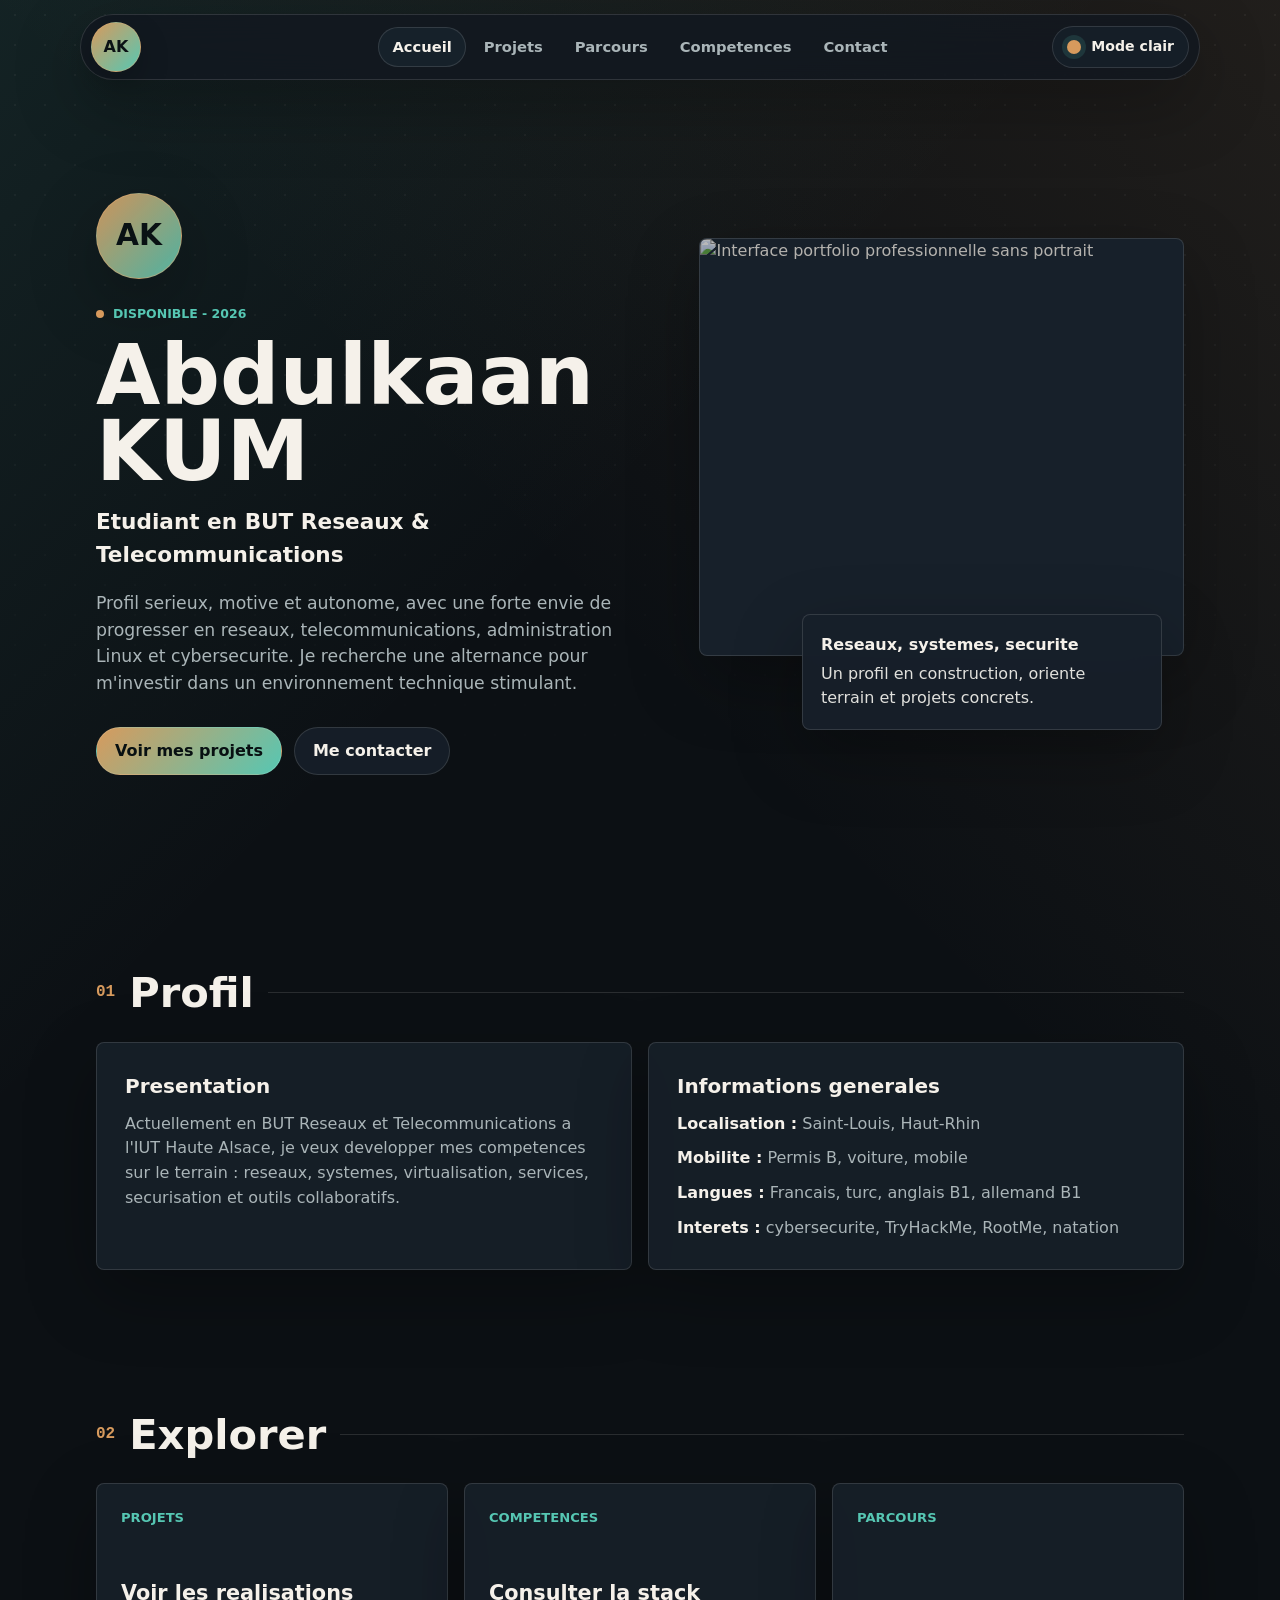
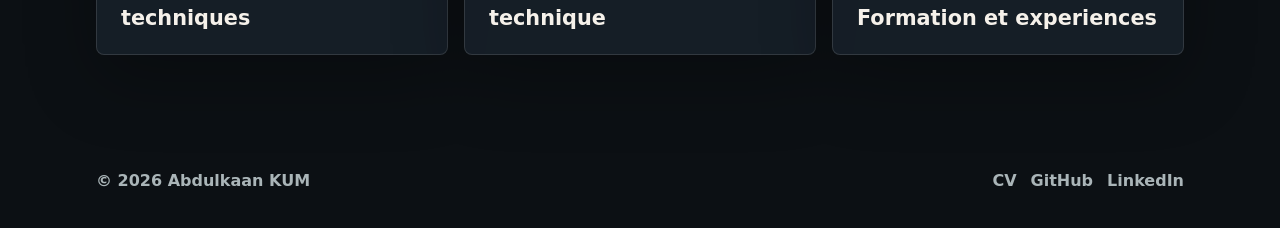
==== index.html @ d90e1b15 "Add files via upload" ====
<!doctype html>
<html lang="fr">
  <head>
    <meta charset="UTF-8" />
    <meta name="viewport" content="width=device-width, initial-scale=1.0" />
    <meta
      name="description"
      content="Portfolio d'Abdulkaan KUM, etudiant en BUT Reseaux et Telecommunications."
    />
    <title>Abdulkaan KUM | Accueil</title>
    <link rel="stylesheet" href="styles.css?v=25" />
  </head>
  <body data-page="accueil">
    <header class="site-header" data-header>
      <div class="nav-shell">
        <a class="logo" href="index.html" aria-label="Accueil">AK</a>
        <nav class="main-nav" aria-label="Navigation principale">
          <a href="index.html" data-page-link="accueil">Accueil</a>
          <a href="projets.html" data-page-link="projets">Projets</a>
          <a href="parcours.html" data-page-link="parcours">Parcours</a>
          <a href="competences.html" data-page-link="competences">Competences</a>
          <a href="contact.html" data-page-link="contact">Contact</a>
        </nav>
        <button class="theme-toggle" type="button" data-theme-toggle aria-label="Changer de theme">
          <span class="theme-dot" aria-hidden="true"></span>
          <span data-theme-label>Mode clair</span>
        </button>
      </div>
    </header>

    <main>
      <section class="hero page-section">
        <div class="hero-inner">
          <div class="hero-copy">
            <div class="hero-mark" aria-hidden="true">AK</div>
            <p class="eyebrow">Disponible - 2026</p>
            <h1><span>Abdulkaan</span><span>KUM</span></h1>
            <p class="hero-subtitle">Etudiant en BUT Reseaux & Telecommunications</p>
            <p class="hero-text">
              Profil serieux, motive et autonome, avec une forte envie de progresser en reseaux,
              telecommunications, administration Linux et cybersecurite. Je recherche une alternance
              pour m'investir dans un environnement technique stimulant.
            </p>
            <div class="actions">
              <a class="btn btn-primary" href="projets.html">Voir mes projets</a>
              <a class="btn btn-secondary" href="contact.html">Me contacter</a>
            </div>
          </div>

          <aside class="hero-media" aria-label="Univers technique d'Abdulkaan KUM">
            <div class="media-frame">
              <img src="assets/hero-portfolio.png" alt="Interface portfolio professionnelle sans portrait" />
            </div>
            <div class="hero-note">
              <strong>Reseaux, systemes, securite</strong>
              <span>Un profil en construction, oriente terrain et projets concrets.</span>
            </div>
          </aside>
        </div>
      </section>

      <section class="page-section">
        <div class="section-header">
          <span>01</span>
          <h2>Profil</h2>
          <div></div>
        </div>

        <div class="info-grid">
          <article class="panel">
            <h3>Presentation</h3>
            <p>
              Actuellement en BUT Reseaux et Telecommunications a l'IUT Haute Alsace, je veux
              developper mes competences sur le terrain : reseaux, systemes, virtualisation,
              services, securisation et outils collaboratifs.
            </p>
          </article>
          <article class="panel">
            <h3>Informations generales</h3>
            <ul class="clean-list">
              <li><strong>Localisation :</strong> Saint-Louis, Haut-Rhin</li>
              <li><strong>Mobilite :</strong> Permis B, voiture, mobile</li>
              <li><strong>Langues :</strong> Francais, turc, anglais B1, allemand B1</li>
              <li><strong>Interets :</strong> cybersecurite, TryHackMe, RootMe, natation</li>
            </ul>
          </article>
        </div>
      </section>

      <section class="page-section">
        <div class="section-header">
          <span>02</span>
          <h2>Explorer</h2>
          <div></div>
        </div>

        <div class="route-grid">
          <a class="route-card" href="projets.html">
            <span>Projets</span>
            <strong>Voir les realisations techniques</strong>
          </a>
          <a class="route-card" href="competences.html">
            <span>Competences</span>
            <strong>Consulter la stack technique</strong>
          </a>
          <a class="route-card" href="parcours.html">
            <span>Parcours</span>
            <strong>Formation et experiences</strong>
          </a>
        </div>
      </section>
    </main>

    <footer class="site-footer">
      <span>&copy; 2026 Abdulkaan KUM</span>
      <div class="social-links">
        <a href="assets/Abdulkaan-KUM-CV.pdf">CV</a>
        <a href="https://github.com/Ercys38" target="_blank" rel="noopener">GitHub</a>
        <a href="https://www.linkedin.com/in/abdulkaan-kum-1b0641349/" target="_blank" rel="noopener">LinkedIn</a>
      </div>
    </footer>

    <script src="script.js?v=21"></script>
  </body>
</html>
---- styles.css ----
:root {
  color-scheme: dark;
  --bg: #0c1014;
  --bg-soft: #121820;
  --surface: #17202a;
  --surface-strong: #1f2a35;
  --text: #f5f1ea;
  --muted: #aab5b8;
  --line: rgba(245, 241, 234, 0.13);
  --accent: #d79a5d;
  --accent-2: #56c7b3;
  --accent-3: #92a6ff;
  --accent-soft: rgba(86, 199, 179, 0.14);
  --dot: rgba(245, 241, 234, 0.12);
  --shadow: 0 24px 70px rgba(0, 0, 0, 0.28);
  --max: 1120px;
  --radius: 8px;
}

body.light-mode {
  color-scheme: light;
  --bg: #f7faf8;
  --bg-soft: #eef5f2;
  --surface: #ffffff;
  --surface-strong: #e7f0ed;
  --text: #152027;
  --muted: #5a6870;
  --line: rgba(21, 32, 39, 0.13);
  --accent: #b86f3f;
  --accent-2: #267f76;
  --accent-3: #5367c6;
  --accent-soft: rgba(38, 127, 118, 0.12);
  --dot: rgba(21, 32, 39, 0.12);
  --shadow: 0 18px 54px rgba(21, 32, 39, 0.11);
}

* {
  box-sizing: border-box;
}

html {
  scroll-behavior: smooth;
  overflow-x: hidden;
}

body {
  min-width: 320px;
  margin: 0;
  overflow-x: hidden;
  background:
    linear-gradient(135deg, rgba(86, 199, 179, 0.1), transparent 36%),
    linear-gradient(225deg, rgba(215, 154, 93, 0.1), transparent 42%),
    var(--bg);
  color: var(--text);
  font-family:
    Inter, ui-sans-serif, system-ui, -apple-system, BlinkMacSystemFont, "Segoe UI", Arial,
    sans-serif;
  line-height: 1.55;
}

body::before {
  position: fixed;
  inset: 0;
  z-index: -1;
  pointer-events: none;
  content: "";
  background-image: radial-gradient(circle, var(--dot) 1px, transparent 1.4px);
  background-size: 30px 30px;
  opacity: 0.42;
  mask-image: linear-gradient(to bottom, #000 0%, rgba(0, 0, 0, 0.72) 48%, transparent 92%);
}

body.light-mode::before {
  opacity: 0.34;
}

body.modal-open {
  overflow: hidden;
}

img {
  display: block;
  max-width: 100%;
}

a {
  color: inherit;
  text-decoration: none;
}

button {
  font: inherit;
}

h1,
h2,
h3,
p {
  margin-top: 0;
}

strong {
  color: var(--text);
}

.site-header {
  position: fixed;
  top: 0;
  right: 0;
  left: 0;
  z-index: 50;
  padding: 14px 16px;
  transition: padding 220ms ease;
}

.nav-shell {
  display: grid;
  grid-template-columns: minmax(54px, 1fr) auto minmax(54px, 1fr);
  gap: 16px;
  align-items: center;
  width: min(100%, var(--max));
  min-height: 64px;
  margin: 0 auto;
  padding: 7px 10px;
  border: 1px solid var(--line);
  border-radius: 999px;
  background: color-mix(in srgb, var(--bg-soft) 86%, transparent);
  box-shadow: var(--shadow);
  backdrop-filter: blur(18px);
  transition:
    width 220ms ease,
    min-height 220ms ease,
    background 220ms ease,
    border-color 220ms ease;
  min-width: 0;
}

.site-header.is-compact {
  padding-top: 8px;
  padding-bottom: 8px;
}

.site-header.is-compact .nav-shell {
  width: min(100%, 900px);
  min-height: 52px;
  background: color-mix(in srgb, var(--bg-soft) 94%, transparent);
}

.logo {
  display: grid;
  width: 50px;
  height: 50px;
  place-items: center;
  justify-self: start;
  border: 1px solid color-mix(in srgb, var(--accent) 36%, var(--line));
  border-radius: 50%;
  background: linear-gradient(135deg, var(--accent), var(--accent-2));
  color: #0b1215;
  font-size: 1rem;
  font-weight: 900;
  line-height: 1;
  box-shadow: 0 12px 30px rgba(0, 0, 0, 0.22);
  transition:
    width 220ms ease,
    height 220ms ease,
    transform 180ms ease;
}

.logo:hover,
.logo:focus-visible {
  transform: translateY(-1px);
}

.site-header.is-compact .logo {
  width: 40px;
  height: 40px;
}

.main-nav {
  display: flex;
  gap: 4px;
  align-items: center;
  justify-self: center;
  max-width: 100%;
  min-width: 0;
  overflow-x: auto;
  scrollbar-width: none;
}

.main-nav::-webkit-scrollbar {
  display: none;
}

.main-nav a {
  display: inline-flex;
  align-items: center;
  min-height: 40px;
  padding: 0 13px;
  border: 1px solid transparent;
  border-radius: 999px;
  color: var(--muted);
  font-size: 0.92rem;
  font-weight: 850;
  white-space: nowrap;
  transition:
    color 180ms ease,
    background 180ms ease,
    border-color 180ms ease;
}

.main-nav a:hover,
.main-nav a:focus-visible,
.main-nav a.active {
  border-color: var(--line);
  background: color-mix(in srgb, var(--surface) 88%, var(--accent-soft));
  color: var(--text);
}

.theme-toggle {
  display: inline-flex;
  align-items: center;
  justify-self: end;
  gap: 10px;
  min-width: 126px;
  min-height: 42px;
  padding: 0 14px;
  border: 1px solid var(--line);
  border-radius: 999px;
  background: color-mix(in srgb, var(--surface) 90%, transparent);
  color: var(--text);
  cursor: pointer;
  font-size: 0.88rem;
  font-weight: 850;
  white-space: nowrap;
  transition:
    opacity 180ms ease,
    width 220ms ease,
    min-width 220ms ease,
    padding 220ms ease,
    border-color 220ms ease;
}

.theme-dot {
  width: 14px;
  height: 14px;
  flex: 0 0 auto;
  border-radius: 50%;
  background: var(--accent);
  box-shadow: 0 0 0 5px var(--accent-soft);
}

.site-header.is-compact .theme-toggle {
  width: 0;
  min-width: 0;
  padding-right: 0;
  padding-left: 0;
  overflow: hidden;
  border-color: transparent;
  opacity: 0;
  pointer-events: none;
}

main {
  width: min(100%, var(--max));
  min-width: 0;
  margin: 0 auto;
  padding: 104px 16px 0;
}

.page-section {
  padding: 72px 0;
}

.hero {
  display: grid;
  min-height: calc(100svh - 104px);
  align-items: center;
  padding-top: 36px;
}

.hero-inner {
  display: grid;
  grid-template-columns: minmax(0, 0.95fr) minmax(320px, 0.82fr);
  gap: 42px;
  align-items: center;
}

.hero-copy {
  min-width: 0;
  max-width: 100%;
}

.hero-mark {
  display: grid;
  width: 86px;
  height: 86px;
  place-items: center;
  margin-bottom: 22px;
  border: 1px solid color-mix(in srgb, var(--accent) 42%, var(--line));
  border-radius: 50%;
  background:
    linear-gradient(135deg, rgba(215, 154, 93, 0.95), rgba(86, 199, 179, 0.88)),
    var(--surface);
  color: #091114;
  font-size: 1.85rem;
  font-weight: 900;
  box-shadow: var(--shadow);
}

.eyebrow,
.project-kicker {
  display: inline-flex;
  align-items: center;
  gap: 9px;
  margin-bottom: 14px;
  color: var(--accent-2);
  font-size: 0.78rem;
  font-weight: 900;
  text-transform: uppercase;
}

.eyebrow::before,
.project-kicker::before {
  width: 8px;
  height: 8px;
  flex: 0 0 auto;
  border-radius: 50%;
  background: var(--accent);
  content: "";
}

h1 {
  margin-bottom: 14px;
  font-size: 5.2rem;
  line-height: 0.92;
  font-weight: 900;
  letter-spacing: 0;
  overflow-wrap: anywhere;
}

.hero h1 span {
  display: block;
}

.hero-subtitle {
  margin-bottom: 18px;
  color: var(--text);
  font-size: 1.35rem;
  font-weight: 850;
}

.hero-text,
.page-hero p,
.panel p,
.timeline-item p,
.project-content p,
.modal-panel p,
.modal-panel li {
  color: var(--muted);
}

.hero-text {
  max-width: 690px;
  margin-bottom: 0;
  font-size: 1.08rem;
}

.actions {
  display: flex;
  flex-wrap: wrap;
  gap: 12px;
  margin-top: 30px;
}

.btn {
  display: inline-flex;
  align-items: center;
  justify-content: center;
  min-height: 48px;
  padding: 0 18px;
  border: 1px solid var(--line);
  border-radius: 999px;
  font-weight: 900;
  text-align: center;
  transition:
    transform 180ms ease,
    border-color 180ms ease,
    background 180ms ease;
}

.btn:hover,
.btn:focus-visible {
  transform: translateY(-2px);
  border-color: color-mix(in srgb, var(--accent) 55%, var(--line));
}

.btn-primary {
  background: linear-gradient(135deg, var(--accent), var(--accent-2));
  color: #081012;
}

.btn-secondary {
  background: color-mix(in srgb, var(--surface) 90%, transparent);
  color: var(--text);
}

.hero-media {
  position: relative;
  min-width: 0;
}

.media-frame {
  overflow: hidden;
  border: 1px solid var(--line);
  border-radius: var(--radius);
  background: var(--surface);
  box-shadow: var(--shadow);
}

.media-frame img {
  width: 100%;
  aspect-ratio: 1.16;
  object-fit: cover;
  filter: saturate(0.88) contrast(1.02);
}

body:not(.light-mode) .media-frame img {
  filter: saturate(0.78) contrast(1.05) brightness(0.72);
}

.hero-note {
  display: grid;
  gap: 4px;
  width: min(92%, 360px);
  margin: -42px 22px 0 auto;
  padding: 18px;
  border: 1px solid var(--line);
  border-radius: var(--radius);
  background: color-mix(in srgb, var(--surface) 96%, transparent);
  box-shadow: var(--shadow);
  backdrop-filter: blur(18px);
}

.hero-note span {
  color: color-mix(in srgb, var(--text) 72%, var(--muted));
}

.section-header {
  display: grid;
  grid-template-columns: auto auto 1fr;
  gap: 14px;
  align-items: center;
  margin-bottom: 28px;
}

.section-header span {
  color: var(--accent);
  font-family: ui-monospace, SFMono-Regular, Consolas, monospace;
  font-weight: 900;
}

.section-header h2,
.stack-group h2,
.contact-box h2 {
  margin: 0;
  font-size: 2.6rem;
  line-height: 1;
  letter-spacing: 0;
}

.section-header div {
  height: 1px;
  background: var(--line);
}

.info-grid {
  display: grid;
  grid-template-columns: repeat(2, minmax(0, 1fr));
  gap: 16px;
}

.panel,
.timeline-item,
.project-card,
.logo-grid article,
.route-card {
  border: 1px solid var(--line);
  border-radius: var(--radius);
  background: color-mix(in srgb, var(--surface) 88%, transparent);
  box-shadow: var(--shadow);
}

.panel,
.timeline-item {
  padding: 28px;
}

.panel h2,
.panel h3,
.timeline-item h2,
.project-content h2 {
  margin-bottom: 10px;
  font-size: 1.25rem;
}

.clean-list {
  display: grid;
  gap: 10px;
  margin: 0;
  padding: 0;
  color: var(--muted);
  list-style: none;
}

.route-grid {
  display: grid;
  grid-template-columns: repeat(3, minmax(0, 1fr));
  gap: 16px;
}

.route-card {
  display: grid;
  gap: 12px;
  min-height: 172px;
  padding: 24px;
  transition:
    transform 180ms ease,
    border-color 180ms ease,
    background 180ms ease;
}

.route-card:hover,
.route-card:focus-visible {
  transform: translateY(-4px);
  border-color: color-mix(in srgb, var(--accent-2) 48%, var(--line));
  background: color-mix(in srgb, var(--surface) 82%, var(--accent-soft));
}

.route-card span,
.timeline-item > span {
  color: var(--accent-2);
  font-size: 0.82rem;
  font-weight: 900;
  text-transform: uppercase;
}

.route-card strong {
  align-self: end;
  font-size: 1.3rem;
  line-height: 1.18;
}

.page-hero {
  max-width: 820px;
  padding-top: 92px;
  padding-bottom: 44px;
}

.page-hero h1 {
  font-size: 4.3rem;
}

.page-hero p {
  font-size: 1.08rem;
}

.project-grid {
  display: grid;
  grid-template-columns: repeat(3, minmax(0, 1fr));
  gap: 18px;
}

.project-card {
  display: flex;
  min-width: 0;
  overflow: hidden;
  flex-direction: column;
  transition:
    transform 180ms ease,
    border-color 180ms ease;
}

.project-card:hover {
  transform: translateY(-5px);
  border-color: color-mix(in srgb, var(--accent) 46%, var(--line));
}

.project-icon {
  width: 100%;
  height: 124px;
  border-bottom: 1px solid var(--line);
}

.project-icon {
  display: grid;
  position: relative;
  place-items: center;
  background:
    linear-gradient(135deg, rgba(86, 199, 179, 0.2), transparent),
    linear-gradient(225deg, rgba(215, 154, 93, 0.18), transparent),
    var(--surface-strong);
  color: var(--text);
  font-size: 2.25rem;
  font-weight: 900;
}

.project-icon svg,
.modal-icon svg {
  width: 40px;
  height: 40px;
  fill: none;
  stroke: currentColor;
  stroke-linecap: round;
  stroke-linejoin: round;
  stroke-width: 1.75;
}

.project-card.is-coming .project-icon {
  background:
    linear-gradient(135deg, rgba(146, 166, 255, 0.24), transparent),
    linear-gradient(225deg, rgba(215, 154, 93, 0.18), transparent),
    var(--surface-strong);
}

.status-pill {
  position: absolute;
  right: 12px;
  bottom: 12px;
  display: inline-flex;
  align-items: center;
  min-height: 28px;
  padding: 0 9px;
  border: 1px solid var(--line);
  border-radius: 999px;
  background: color-mix(in srgb, var(--surface) 88%, transparent);
  color: var(--accent-3);
  font-size: 0.74rem;
  font-weight: 900;
  text-transform: uppercase;
}

.project-content {
  display: flex;
  min-height: 276px;
  flex: 1;
  flex-direction: column;
  padding: 20px;
}

.project-content h2 {
  font-size: 1.23rem;
  line-height: 1.18;
}

.tags {
  display: flex;
  flex-wrap: wrap;
  gap: 8px;
  margin-top: 16px;
}

.tags span {
  display: inline-flex;
  align-items: center;
  min-height: 29px;
  padding: 0 10px;
  border: 1px solid var(--line);
  border-radius: 999px;
  color: var(--muted);
  font-size: 0.76rem;
  font-weight: 900;
}

.text-link {
  display: inline-flex;
  align-items: center;
  align-self: flex-start;
  min-height: 38px;
  margin-top: auto;
  padding: 0;
  border: 0;
  background: transparent;
  color: var(--accent-2);
  cursor: pointer;
  font-weight: 900;
}

.text-link:hover,
.text-link:focus-visible {
  color: var(--accent);
}

.modal {
  position: fixed;
  inset: 0;
  z-index: 100;
  display: none;
  align-items: center;
  justify-content: center;
  padding: 22px;
  background: rgba(4, 8, 11, 0.72);
  backdrop-filter: blur(12px);
}

.modal.active {
  display: flex;
}

.modal-panel {
  position: relative;
  width: min(100%, 840px);
  max-height: min(82vh, 720px);
  overflow: auto;
  padding: 34px;
  border: 1px solid var(--line);
  border-radius: var(--radius);
  background: var(--surface);
  box-shadow: 0 34px 90px rgba(0, 0, 0, 0.35);
}

.modal-head {
  display: grid;
  grid-template-columns: auto minmax(0, 1fr);
  gap: 16px;
  align-items: center;
  padding-right: 46px;
  margin-bottom: 28px;
}

.modal-icon {
  display: grid;
  width: 58px;
  height: 58px;
  place-items: center;
  border: 1px solid var(--line);
  border-radius: 50%;
  background: linear-gradient(135deg, var(--accent), var(--accent-2));
  color: #0b1215;
}

.modal-icon svg {
  width: 28px;
  height: 28px;
}

.modal-title {
  margin: 0 0 8px;
  font-size: 1.9rem;
  line-height: 1.08;
}

.modal-meta {
  color: var(--muted);
  font-size: 0.86rem;
  font-weight: 850;
  text-transform: none;
}

.modal-section {
  padding-top: 20px;
  border-top: 1px solid var(--line);
}

.modal-section + .modal-section {
  margin-top: 20px;
}

.modal-section h3 {
  margin-bottom: 10px;
  color: var(--text);
  font-size: 1rem;
  text-transform: uppercase;
}

.modal-panel ul {
  display: grid;
  gap: 10px;
  margin: 14px 0 0;
  padding-left: 20px;
}

.modal-tags {
  display: flex;
  flex-wrap: wrap;
  gap: 8px;
}

.modal-tags span,
.timeline-tags span {
  display: inline-flex;
  align-items: center;
  min-height: 30px;
  padding: 0 10px;
  border: 1px solid var(--line);
  border-radius: 999px;
  color: var(--muted);
  font-size: 0.76rem;
  font-weight: 900;
}

.modal-bullets {
  color: var(--muted);
}

.modal-realisation-block {
  display: grid;
  gap: 6px;
  margin-top: 12px;
  padding: 14px;
  border: 1px solid var(--line);
  border-radius: var(--radius);
  background: color-mix(in srgb, var(--surface-strong) 70%, transparent);
}

.modal-realisation-title {
  color: var(--text);
  font-weight: 900;
}

.modal-links {
  display: flex;
  flex-wrap: wrap;
  gap: 10px;
  margin-top: 24px;
}

.modal-link {
  display: inline-flex;
  align-items: center;
  min-height: 38px;
  padding: 0 13px;
  border: 1px solid var(--line);
  border-radius: 999px;
  color: var(--text);
  font-weight: 900;
}

.modal-link:hover,
.modal-link:focus-visible {
  border-color: color-mix(in srgb, var(--accent-2) 48%, var(--line));
  color: var(--accent-2);
}

.modal-close {
  position: absolute;
  top: 16px;
  right: 16px;
  display: grid;
  width: 38px;
  height: 38px;
  place-items: center;
  border: 1px solid var(--line);
  border-radius: 50%;
  background: color-mix(in srgb, var(--surface-strong) 90%, transparent);
  color: var(--text);
  cursor: pointer;
  font-size: 1.15rem;
  font-weight: 900;
}

.timeline {
  display: grid;
  gap: 14px;
}

.timeline-item {
  position: relative;
}

.timeline-item > span {
  display: inline-flex;
  margin-bottom: 14px;
}

.timeline-detailed {
  gap: 18px;
}

.detail-list {
  display: grid;
  gap: 8px;
  margin: 18px 0 0;
  padding-left: 20px;
  color: var(--muted);
}

.timeline-tags {
  display: flex;
  flex-wrap: wrap;
  gap: 8px;
  margin-top: 18px;
}

.experience-grid {
  display: grid;
  grid-template-columns: minmax(0, 0.72fr);
  gap: 16px;
}

.stack-group {
  margin-bottom: 34px;
}

.stack-group h2 {
  margin-bottom: 16px;
  font-size: 1.15rem;
  text-transform: uppercase;
}

.logo-grid {
  display: grid;
  grid-template-columns: repeat(6, minmax(0, 1fr));
  gap: 12px;
}

.logo-grid article {
  display: grid;
  min-height: 132px;
  place-items: center;
  gap: 12px;
  padding: 20px 12px;
  text-align: center;
  transition:
    transform 180ms ease,
    border-color 180ms ease,
    background 180ms ease;
}

.logo-grid article:hover {
  transform: translateY(-3px);
  border-color: color-mix(in srgb, var(--accent-2) 44%, var(--line));
  background: color-mix(in srgb, var(--surface) 80%, var(--accent-soft));
}

.logo-grid img {
  width: 42px;
  height: 42px;
  object-fit: contain;
}

.tech-monogram {
  display: grid;
  width: 48px;
  height: 48px;
  place-items: center;
  border: 1px solid var(--line);
  border-radius: 50%;
  background: color-mix(in srgb, var(--surface-strong) 82%, var(--accent-soft));
  color: var(--text);
  font-size: 0.74rem;
  font-weight: 900;
}

.logo-grid span {
  color: var(--muted);
  font-weight: 900;
}

.link-list {
  display: grid;
  gap: 10px;
}

.link-list a,
.social-links a {
  color: var(--muted);
  font-weight: 900;
  transition: color 180ms ease;
}

.link-list a:hover,
.link-list a:focus-visible,
.social-links a:hover,
.social-links a:focus-visible {
  color: var(--accent-2);
}

.site-footer {
  display: flex;
  width: min(100%, var(--max));
  margin: 0 auto;
  padding: 42px 16px 34px;
  justify-content: space-between;
  gap: 18px;
  color: var(--muted);
  font-weight: 850;
}

.social-links {
  display: flex;
  flex-wrap: wrap;
  gap: 14px;
}

.reveal {
  opacity: 0;
  transform: translateY(18px);
  transition:
    opacity 520ms ease,
    transform 520ms ease;
}

.reveal.is-visible {
  opacity: 1;
  transform: translateY(0);
}

body.light-mode .nav-shell,
body.light-mode .panel,
body.light-mode .timeline-item,
body.light-mode .project-card,
body.light-mode .logo-grid article,
body.light-mode .route-card,
body.light-mode .hero-note,
body.light-mode .theme-toggle {
  background: rgba(255, 255, 255, 0.84);
}

body.light-mode .modal-panel {
  background: #ffffff;
}

body.light-mode .modal-realisation-block {
  background: #f4f8f6;
}

@media (max-width: 1040px) {
  .nav-shell {
    grid-template-columns: auto minmax(0, 1fr) auto;
  }

  .main-nav {
    justify-self: start;
  }

  .hero-inner {
    grid-template-columns: 1fr;
  }

  .hero-media {
    max-width: 720px;
  }

  .project-grid {
    grid-template-columns: repeat(2, minmax(0, 1fr));
  }

  .logo-grid {
    grid-template-columns: repeat(4, minmax(0, 1fr));
  }

  .experience-grid {
    grid-template-columns: 1fr;
  }
}

@media (max-width: 760px) {
  .site-header {
    padding-right: 10px;
    padding-left: 10px;
  }

  .nav-shell {
    gap: 8px;
    min-height: 58px;
    padding: 6px;
  }

  .logo {
    width: 42px;
    height: 42px;
  }

  .main-nav a {
    min-height: 38px;
    padding: 0 10px;
    font-size: 0.84rem;
  }

  .theme-toggle {
    min-width: 42px;
    width: 42px;
    padding: 0;
    justify-content: center;
  }

  .theme-toggle [data-theme-label] {
    display: none;
  }

  main {
    padding-top: 86px;
  }

  .page-section {
    padding: 52px 0;
  }

  .hero {
    min-height: auto;
    padding-top: 28px;
  }

  .hero-mark {
    width: 70px;
    height: 70px;
    font-size: 1.45rem;
  }

  h1 {
    font-size: 3.25rem;
    line-height: 1;
  }

  .page-hero h1 {
    font-size: 3rem;
  }

  .hero-subtitle {
    font-size: 1.14rem;
  }

  .hero-text {
    max-width: 36ch;
  }

  .hero-note {
    width: auto;
    margin: -28px 12px 0;
  }

  .section-header {
    grid-template-columns: auto 1fr;
  }

  .section-header div {
    grid-column: 1 / -1;
  }

  .info-grid,
  .route-grid,
  .project-grid {
    grid-template-columns: 1fr;
  }

  .logo-grid {
    grid-template-columns: repeat(2, minmax(0, 1fr));
  }

  .project-content {
    min-height: 250px;
  }

  .site-footer,
  .actions {
    flex-direction: column;
  }

  .btn {
    width: 100%;
  }
}

@media (max-width: 420px) {
  .nav-shell {
    grid-template-columns: auto minmax(0, 1fr);
  }

  .theme-toggle {
    display: none;
  }

  h1,
  .page-hero h1 {
    font-size: 2.75rem;
  }

  .hero-text,
  .page-hero p {
    font-size: 1rem;
  }

  .hero-text {
    max-width: 33ch;
  }

  .modal-panel {
    padding: 28px 22px;
  }

  .modal-head {
    grid-template-columns: 1fr;
    padding-right: 42px;
  }

  .modal-title {
    font-size: 1.45rem;
  }
}

@media (prefers-reduced-motion: reduce) {
  *,
  *::before,
  *::after {
    scroll-behavior: auto !important;
    transition-duration: 0.01ms !important;
    animation-duration: 0.01ms !important;
    animation-iteration-count: 1 !important;
  }
}

/* ===== Competences : vue par referentiel BUT R&T ===== */
.skill-legend {
  display: grid;
  grid-template-columns: repeat(3, minmax(0, 1fr));
  gap: 12px;
  margin-bottom: 12px;
}

.legend-item {
  display: grid;
  gap: 8px;
  align-content: start;
  padding: 16px 18px;
  border: 1px solid var(--line);
  border-radius: var(--radius);
  background: color-mix(in srgb, var(--surface) 88%, transparent);
  box-shadow: var(--shadow);
}

.legend-item .skill-status {
  justify-self: start;
}

.legend-item p {
  margin: 0;
  color: var(--muted);
  font-size: 0.86rem;
}

.competence-block {
  margin-top: 18px;
}

.competence-block + .competence-block {
  margin-top: 44px;
}

.competence-frame {
  display: grid;
  grid-template-columns: repeat(2, minmax(0, 1fr));
  gap: 22px;
  margin: 20px 0 18px;
  padding: 22px 24px;
  border: 1px solid var(--line);
  border-radius: var(--radius);
  background: color-mix(in srgb, var(--surface) 70%, transparent);
}

.competence-label {
  display: block;
  margin-bottom: 8px;
  color: var(--accent);
  font-size: 0.74rem;
  font-weight: 900;
  text-transform: uppercase;
  letter-spacing: 0.05em;
}

.competence-frame p {
  margin: 0;
  color: var(--muted);
}

.competence-ac-list {
  display: grid;
  gap: 8px;
  margin: 0;
  padding-left: 18px;
  color: var(--muted);
}

.skill-grid {
  display: grid;
  grid-template-columns: repeat(2, minmax(0, 1fr));
  gap: 12px;
}

.skill-card {
  display: grid;
  grid-template-columns: auto minmax(0, 1fr) auto;
  gap: 14px;
  align-items: center;
  padding: 14px 16px;
  border: 1px solid var(--line);
  border-radius: var(--radius);
  background: color-mix(in srgb, var(--surface) 88%, transparent);
  box-shadow: var(--shadow);
  transition:
    transform 180ms ease,
    border-color 180ms ease,
    background 180ms ease;
}

.skill-card:hover {
  transform: translateY(-3px);
  border-color: color-mix(in srgb, var(--accent-2) 44%, var(--line));
  background: color-mix(in srgb, var(--surface) 80%, var(--accent-soft));
}

.skill-card img {
  width: 34px;
  height: 34px;
  object-fit: contain;
}

.skill-card .tech-monogram {
  width: 42px;
  height: 42px;
  font-size: 0.64rem;
}

.skill-meta {
  display: grid;
  gap: 2px;
  min-width: 0;
}

.skill-meta strong {
  font-size: 0.98rem;
  line-height: 1.2;
}

.skill-meta span {
  color: var(--muted);
  font-size: 0.8rem;
  font-weight: 700;
}

.skill-status {
  display: inline-flex;
  align-items: center;
  gap: 7px;
  min-height: 30px;
  padding: 0 11px;
  border: 1px solid var(--line);
  border-radius: 999px;
  font-size: 0.72rem;
  font-weight: 900;
  text-transform: uppercase;
  letter-spacing: 0.02em;
  white-space: nowrap;
}

.skill-status::before {
  width: 8px;
  height: 8px;
  flex: 0 0 auto;
  border-radius: 50%;
  content: "";
}

.skill-status.is-acquired {
  color: var(--accent-2);
  border-color: color-mix(in srgb, var(--accent-2) 42%, var(--line));
  background: color-mix(in srgb, var(--accent-2) 13%, transparent);
}
.skill-status.is-acquired::before {
  background: var(--accent-2);
}

.skill-status.is-progress {
  color: var(--accent);
  border-color: color-mix(in srgb, var(--accent) 46%, var(--line));
  background: color-mix(in srgb, var(--accent) 13%, transparent);
}
.skill-status.is-progress::before {
  background: var(--accent);
}

.skill-status.is-deepen {
  color: var(--accent-3);
  border-color: color-mix(in srgb, var(--accent-3) 46%, var(--line));
  background: color-mix(in srgb, var(--accent-3) 13%, transparent);
}
.skill-status.is-deepen::before {
  background: var(--accent-3);
}

body.light-mode .legend-item,
body.light-mode .skill-card {
  background: rgba(255, 255, 255, 0.84);
}

@media (max-width: 880px) {
  .skill-legend {
    grid-template-columns: 1fr;
  }

  .competence-frame {
    grid-template-columns: 1fr;
    gap: 18px;
  }
}

@media (max-width: 620px) {
  .skill-grid {
    grid-template-columns: 1fr;
  }

  .skill-card {
    grid-template-columns: auto minmax(0, 1fr);
    grid-template-areas:
      "logo meta"
      "status status";
    row-gap: 10px;
  }

  .skill-card img,
  .skill-card .tech-monogram {
    grid-area: logo;
  }

  .skill-meta {
    grid-area: meta;
  }

  .skill-status {
    grid-area: status;
    justify-self: start;
  }
}

/* Niveau de competence (referentiel) */
.competence-niveau {
  margin: 0 0 8px;
  color: var(--accent-2);
  font-size: 0.82rem;
  font-weight: 850;
}

/* Modale "Coming soon" floutee (HomeLab) */
.modal-soon {
  overflow: hidden;
}

.modal-soon .modal-close {
  z-index: 3;
}

.modal-soon-content {
  filter: blur(7px);
  opacity: 0.5;
  pointer-events: none;
  user-select: none;
}

.modal-soon-overlay {
  position: absolute;
  inset: 0;
  z-index: 2;
  display: grid;
  align-content: center;
  justify-items: center;
  gap: 10px;
  padding: 24px;
  text-align: center;
  background: color-mix(in srgb, var(--surface) 26%, transparent);
  backdrop-filter: blur(2px);
}

.modal-soon-overlay .soon-title {
  font-size: clamp(2.4rem, 8vw, 3.6rem);
  font-weight: 900;
  line-height: 1;
  letter-spacing: 0.01em;
  background: linear-gradient(135deg, var(--accent), var(--accent-2));
  -webkit-background-clip: text;
  background-clip: text;
  color: transparent;
}

.modal-soon-overlay .soon-sub {
  display: inline-flex;
  align-items: center;
  gap: 8px;
  min-height: 34px;
  margin: 0;
  padding: 0 14px;
  border: 1px solid var(--line);
  border-radius: 999px;
  background: color-mix(in srgb, var(--surface) 80%, transparent);
  color: var(--text);
  font-size: 0.84rem;
  font-weight: 850;
}

/* Galerie d'images dans les modales projet */
.modal-gallery {
  display: grid;
  gap: 16px;
  margin-top: 14px;
}

.modal-figure {
  margin: 0;
  overflow: hidden;
  border: 1px solid var(--line);
  border-radius: var(--radius);
  background: #ffffff;
}

.modal-figure a {
  display: block;
  line-height: 0;
}

.modal-figure img {
  width: 100%;
  max-height: 460px;
  object-fit: contain;
  background: #ffffff;
  transition: transform 220ms ease;
}

.modal-figure a:hover img,
.modal-figure a:focus-visible img {
  transform: scale(1.015);
}

.modal-figure figcaption {
  padding: 10px 14px;
  border-top: 1px solid var(--line);
  background: var(--surface);
  color: var(--muted);
  font-size: 0.84rem;
  font-weight: 700;
  line-height: 1.4;
}
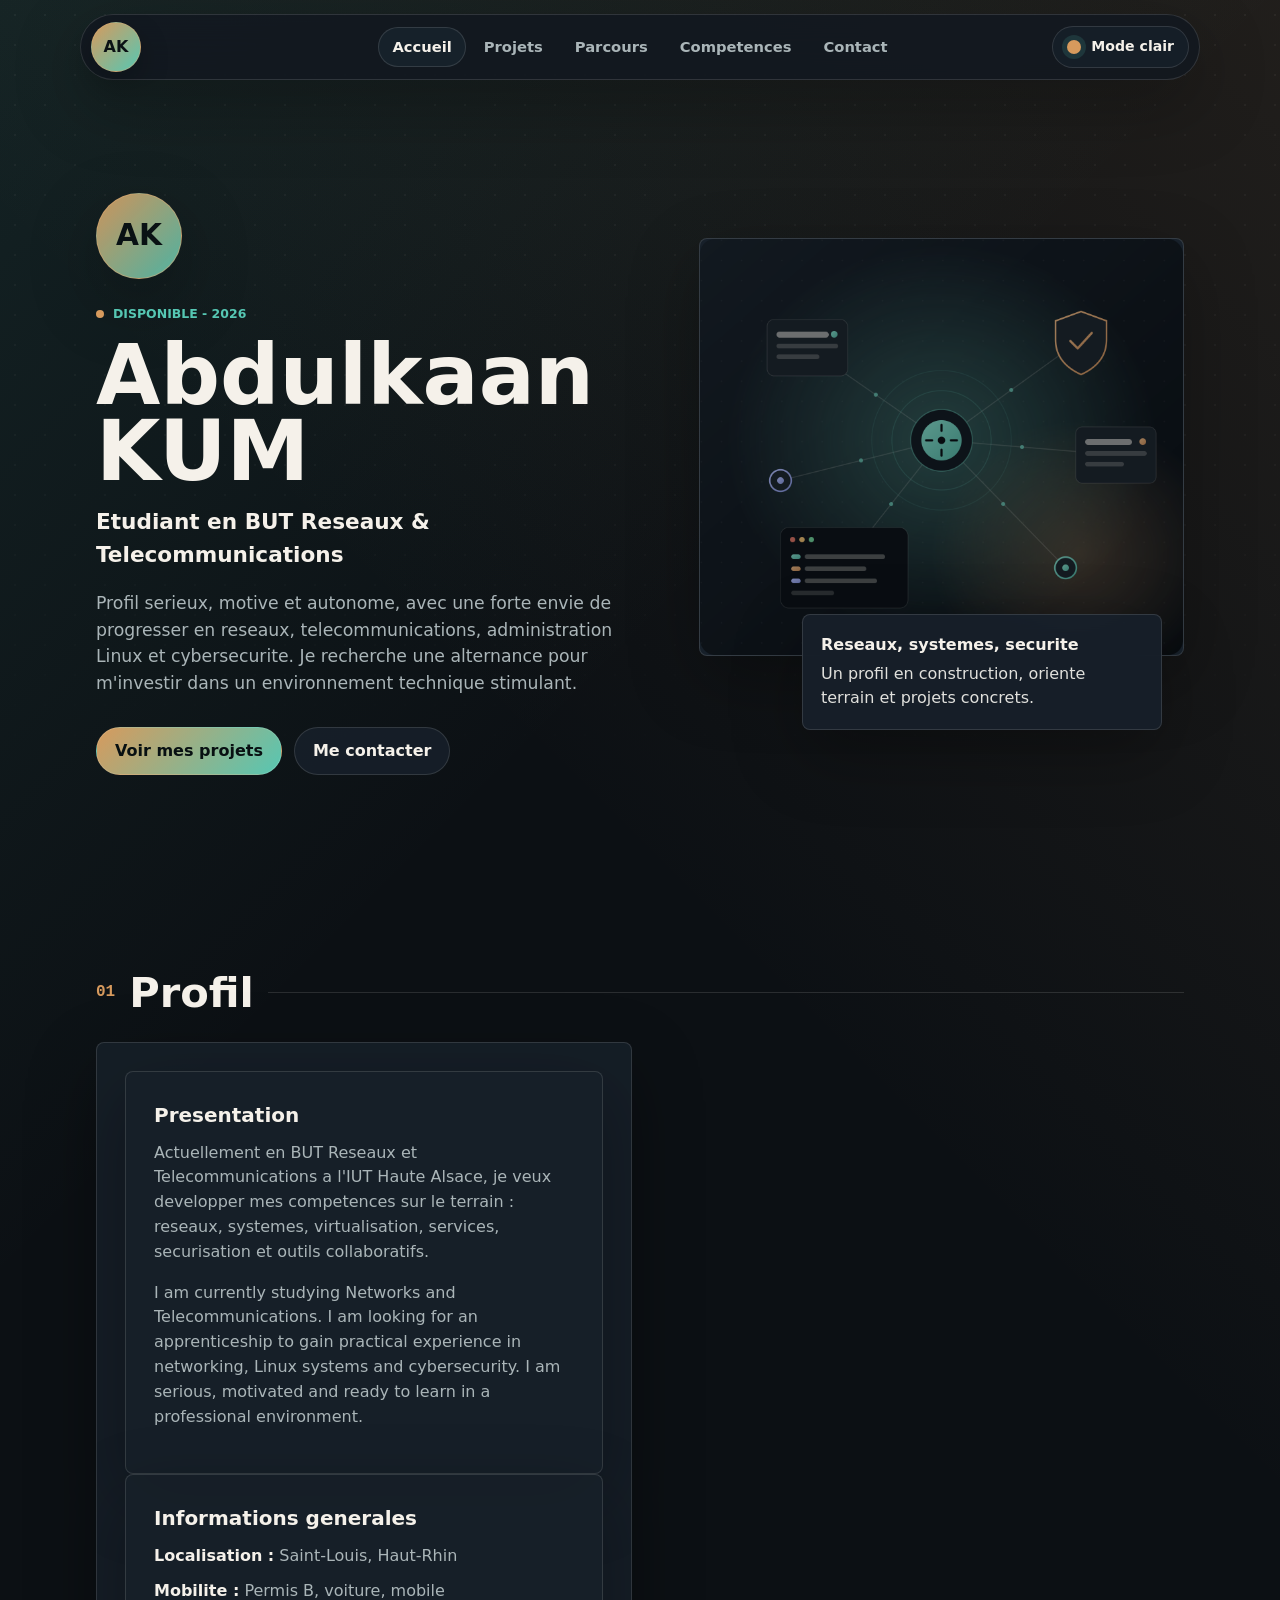
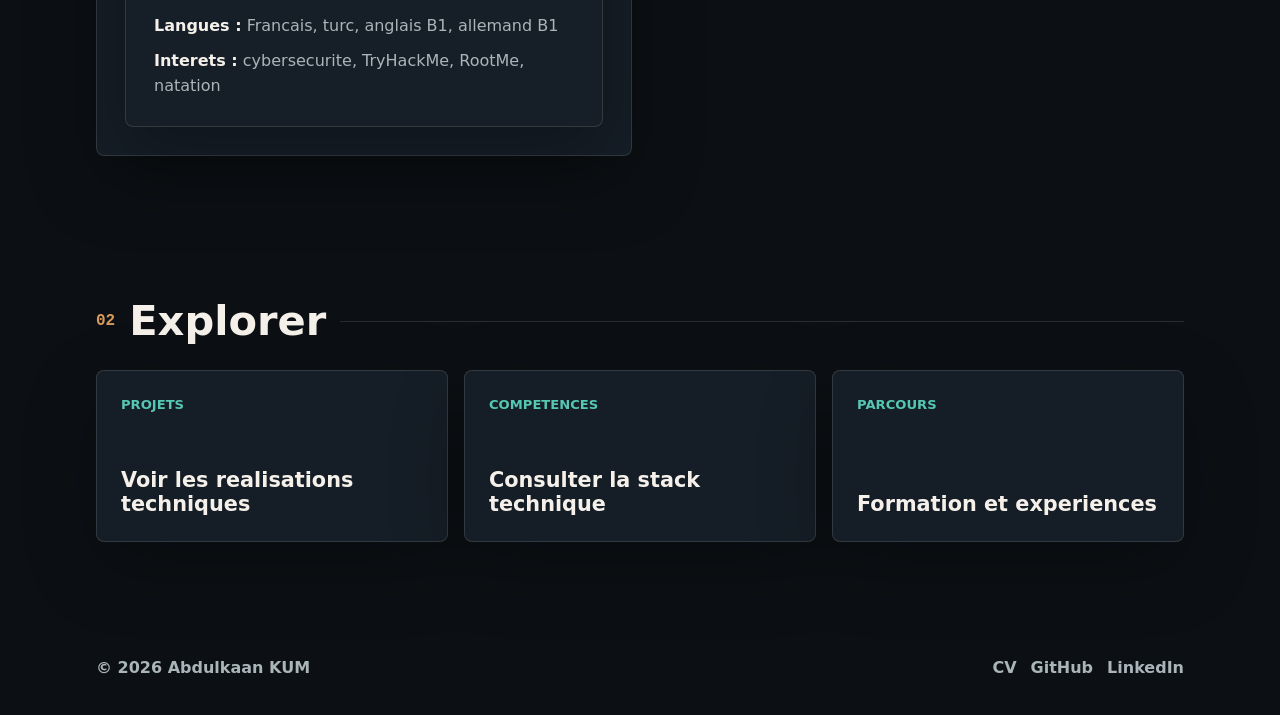
==== commit e8b60d30: "Update presentation section with English description Added English paragraph to the presentation sec" ====
--- a/index.html
+++ b/index.html
@@ -68,11 +68,17 @@
 
         <div class="info-grid">
           <article class="panel">
+            <article class="panel">
             <h3>Presentation</h3>
             <p>
               Actuellement en BUT Reseaux et Telecommunications a l'IUT Haute Alsace, je veux
               developper mes competences sur le terrain : reseaux, systemes, virtualisation,
               services, securisation et outils collaboratifs.
+            </p>
+            <p lang="en">
+              I am currently studying Networks and Telecommunications. I am looking for an apprenticeship
+              to gain practical experience in networking, Linux systems and cybersecurity. I am serious,
+              motivated and ready to learn in a professional environment.
             </p>
           </article>
           <article class="panel">
